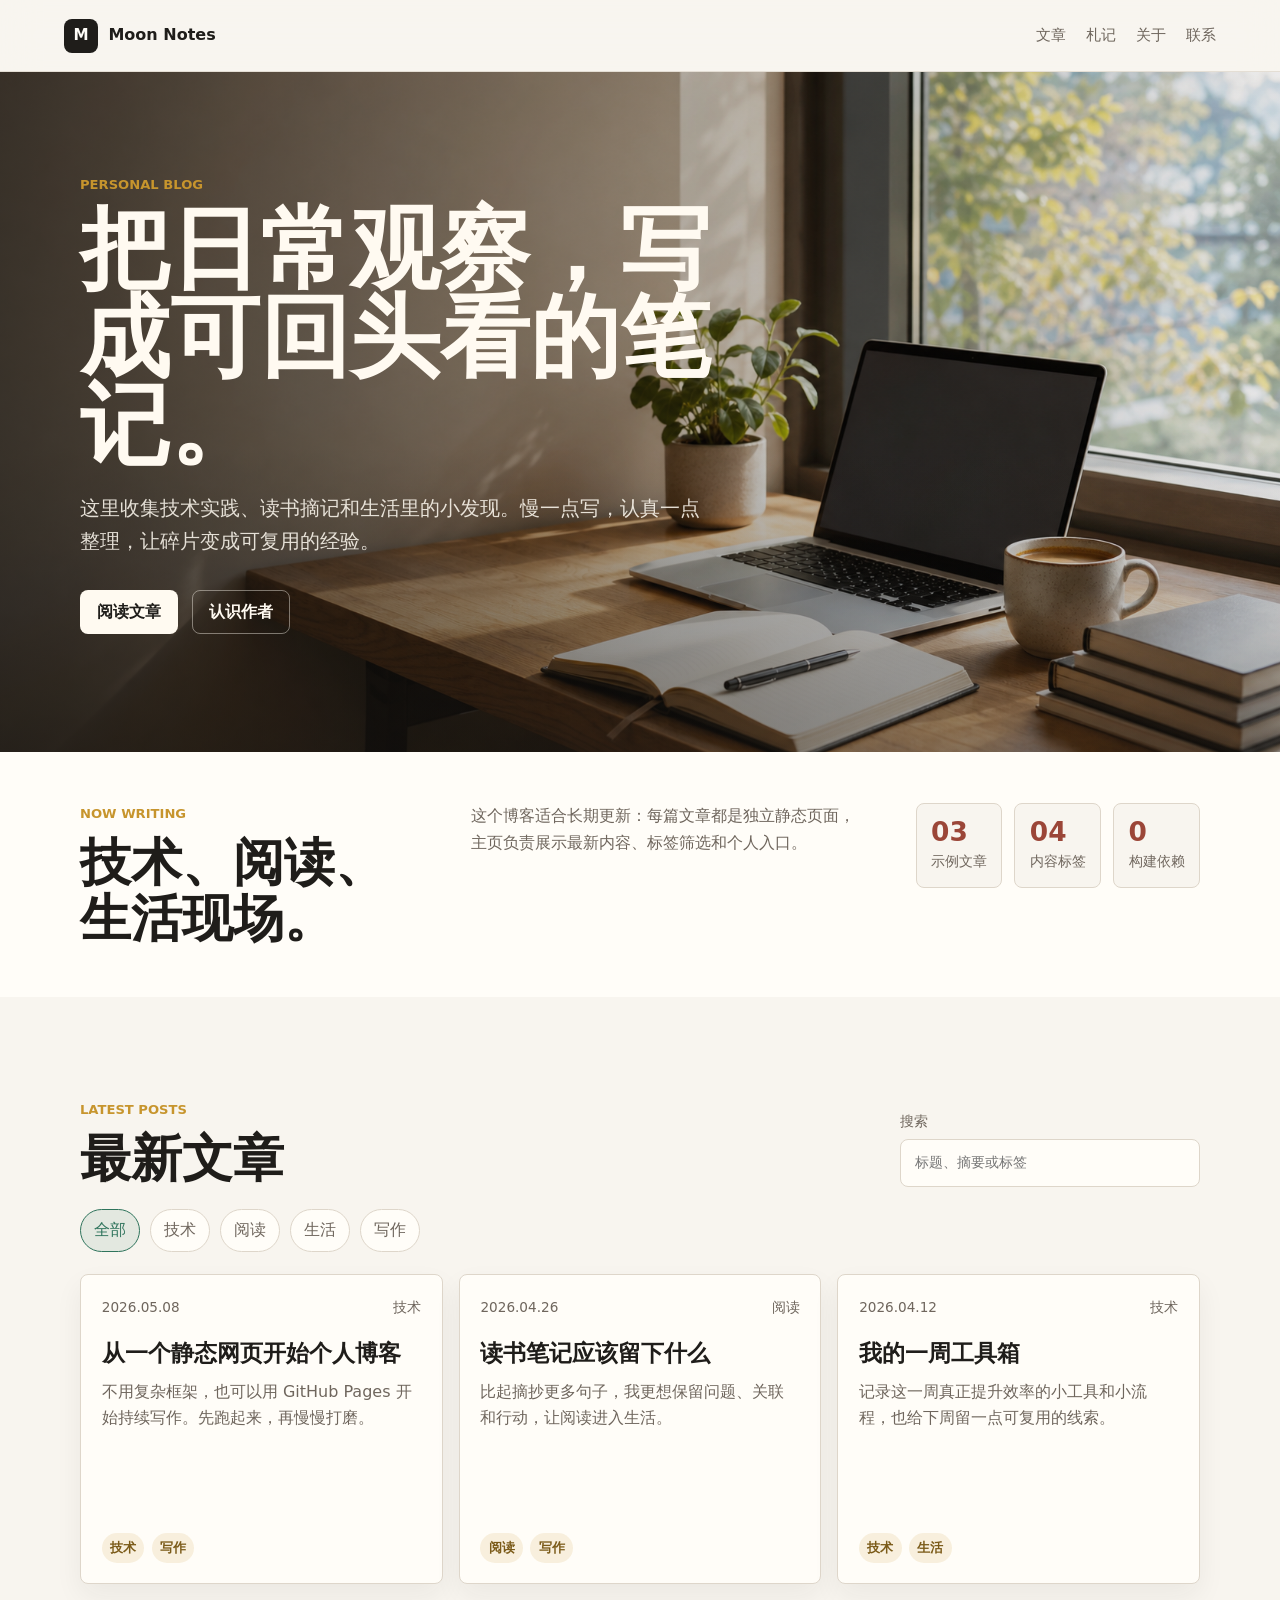
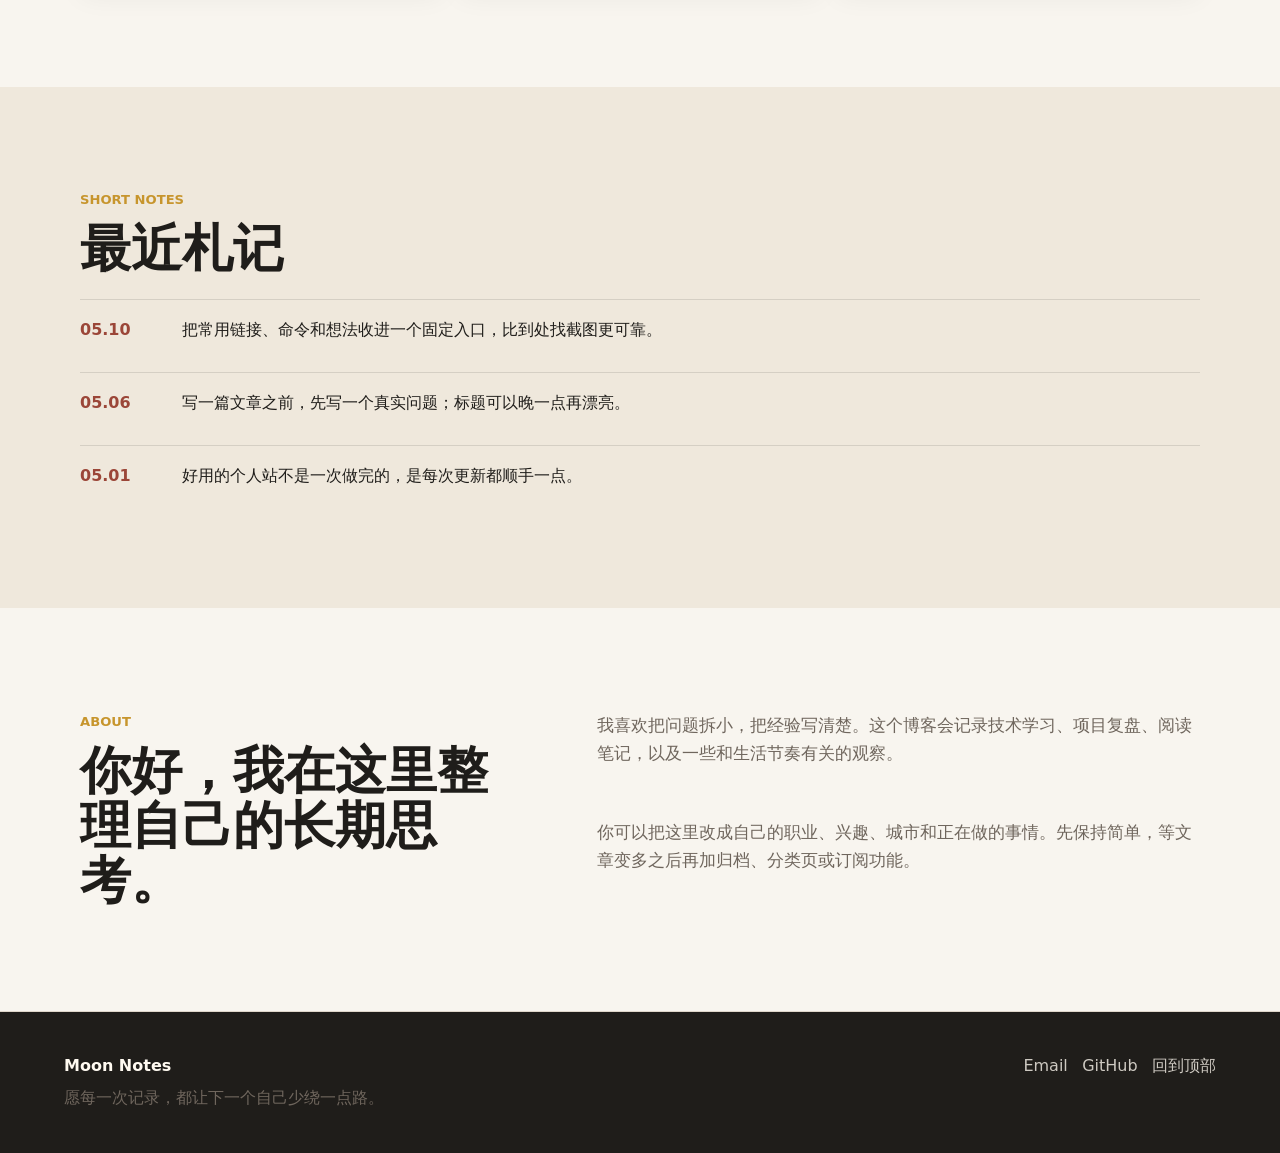
==== index.html @ 21f6e079 "Create personal blog" ====
<!doctype html>
<html lang="zh-CN">
  <head>
    <meta charset="utf-8">
    <meta name="viewport" content="width=device-width, initial-scale=1">
    <meta
      name="description"
      content="Moon Notes，一个记录技术、阅读和生活观察的个人博客。"
    >
    <title>Moon Notes | 个人博客</title>
    <link rel="stylesheet" href="styles.css">
  </head>
  <body>
    <a class="skip-link" href="#content">跳到内容</a>

    <header class="site-header">
      <a class="brand" href="#top" aria-label="Moon Notes 首页">
        <span class="brand-mark">M</span>
        <span>Moon Notes</span>
      </a>

      <button class="nav-toggle" type="button" aria-expanded="false" aria-controls="site-nav">
        <span></span>
        <span></span>
        <span></span>
      </button>

      <nav class="site-nav" id="site-nav" aria-label="主导航">
        <a href="#posts">文章</a>
        <a href="#notes">札记</a>
        <a href="#about">关于</a>
        <a href="#contact">联系</a>
      </nav>
    </header>

    <main id="content">
      <section class="hero" id="top" aria-labelledby="hero-title">
        <img class="hero-image" src="assets/hero-workspace.png" alt="">
        <div class="hero-shade"></div>
        <div class="hero-content">
          <p class="eyebrow">Personal Blog</p>
          <h1 id="hero-title">把日常观察，写成可回头看的笔记。</h1>
          <p>
            这里收集技术实践、读书摘记和生活里的小发现。慢一点写，认真一点整理，让碎片变成可复用的经验。
          </p>
          <div class="hero-actions" aria-label="快捷入口">
            <a class="button button-primary" href="#posts">阅读文章</a>
            <a class="button button-secondary" href="#about">认识作者</a>
          </div>
        </div>
      </section>

      <section class="section intro-band" aria-label="博客概览">
        <div class="section-inner intro-grid">
          <div>
            <p class="section-kicker">Now writing</p>
            <h2>技术、阅读、生活现场。</h2>
          </div>
          <p>
            这个博客适合长期更新：每篇文章都是独立静态页面，主页负责展示最新内容、标签筛选和个人入口。
          </p>
          <dl class="stat-list">
            <div>
              <dt>03</dt>
              <dd>示例文章</dd>
            </div>
            <div>
              <dt>04</dt>
              <dd>内容标签</dd>
            </div>
            <div>
              <dt>0</dt>
              <dd>构建依赖</dd>
            </div>
          </dl>
        </div>
      </section>

      <section class="section" id="posts" aria-labelledby="posts-title">
        <div class="section-inner">
          <div class="section-heading">
            <div>
              <p class="section-kicker">Latest posts</p>
              <h2 id="posts-title">最新文章</h2>
            </div>
            <label class="search-box">
              <span>搜索</span>
              <input id="post-search" type="search" placeholder="标题、摘要或标签">
            </label>
          </div>

          <div class="filter-bar" aria-label="按标签筛选文章">
            <button class="chip is-active" type="button" data-filter="all" aria-pressed="true">全部</button>
            <button class="chip" type="button" data-filter="技术" aria-pressed="false">技术</button>
            <button class="chip" type="button" data-filter="阅读" aria-pressed="false">阅读</button>
            <button class="chip" type="button" data-filter="生活" aria-pressed="false">生活</button>
            <button class="chip" type="button" data-filter="写作" aria-pressed="false">写作</button>
          </div>

          <div class="post-grid" id="post-grid">
            <article
              class="post-card"
              data-tags="技术 写作"
              data-title="从一个静态网页开始个人博客"
              data-excerpt="不用复杂框架，也可以用 GitHub Pages 开始持续写作。"
            >
              <div class="post-meta">
                <time datetime="2026-05-08">2026.05.08</time>
                <span>技术</span>
              </div>
              <h3><a href="posts/start-with-github-pages.html">从一个静态网页开始个人博客</a></h3>
              <p>不用复杂框架，也可以用 GitHub Pages 开始持续写作。先跑起来，再慢慢打磨。</p>
              <div class="tag-row" aria-label="文章标签">
                <span>技术</span>
                <span>写作</span>
              </div>
            </article>

            <article
              class="post-card"
              data-tags="阅读 写作"
              data-title="读书笔记应该留下什么"
              data-excerpt="比起摘抄更多句子，我更想保留问题、关联和行动。"
            >
              <div class="post-meta">
                <time datetime="2026-04-26">2026.04.26</time>
                <span>阅读</span>
              </div>
              <h3><a href="posts/reading-notes.html">读书笔记应该留下什么</a></h3>
              <p>比起摘抄更多句子，我更想保留问题、关联和行动，让阅读进入生活。</p>
              <div class="tag-row" aria-label="文章标签">
                <span>阅读</span>
                <span>写作</span>
              </div>
            </article>

            <article
              class="post-card"
              data-tags="技术 生活"
              data-title="我的一周工具箱"
              data-excerpt="记录这一周真正提升效率的小工具和小流程。"
            >
              <div class="post-meta">
                <time datetime="2026-04-12">2026.04.12</time>
                <span>技术</span>
              </div>
              <h3><a href="posts/weekly-tech-stack.html">我的一周工具箱</a></h3>
              <p>记录这一周真正提升效率的小工具和小流程，也给下周留一点可复用的线索。</p>
              <div class="tag-row" aria-label="文章标签">
                <span>技术</span>
                <span>生活</span>
              </div>
            </article>
          </div>

          <p class="empty-state" id="empty-state" hidden>没有找到匹配的文章。</p>
        </div>
      </section>

      <section class="section note-band" id="notes" aria-labelledby="notes-title">
        <div class="section-inner">
          <div class="section-heading">
            <div>
              <p class="section-kicker">Short notes</p>
              <h2 id="notes-title">最近札记</h2>
            </div>
          </div>
          <div class="note-list">
            <article>
              <time datetime="2026-05-10">05.10</time>
              <p>把常用链接、命令和想法收进一个固定入口，比到处找截图更可靠。</p>
            </article>
            <article>
              <time datetime="2026-05-06">05.06</time>
              <p>写一篇文章之前，先写一个真实问题；标题可以晚一点再漂亮。</p>
            </article>
            <article>
              <time datetime="2026-05-01">05.01</time>
              <p>好用的个人站不是一次做完的，是每次更新都顺手一点。</p>
            </article>
          </div>
        </div>
      </section>

      <section class="section about-layout" id="about" aria-labelledby="about-title">
        <div class="section-inner about-grid">
          <div>
            <p class="section-kicker">About</p>
            <h2 id="about-title">你好，我在这里整理自己的长期思考。</h2>
          </div>
          <div class="about-copy">
            <p>
              我喜欢把问题拆小，把经验写清楚。这个博客会记录技术学习、项目复盘、阅读笔记，以及一些和生活节奏有关的观察。
            </p>
            <p>
              你可以把这里改成自己的职业、兴趣、城市和正在做的事情。先保持简单，等文章变多之后再加归档、分类页或订阅功能。
            </p>
          </div>
        </div>
      </section>
    </main>

    <footer class="site-footer" id="contact">
      <div>
        <p class="footer-title">Moon Notes</p>
        <p>愿每一次记录，都让下一个自己少绕一点路。</p>
      </div>
      <div class="footer-links" aria-label="联系链接">
        <a href="mailto:hello@example.com">Email</a>
        <a href="https://github.com/" rel="noreferrer">GitHub</a>
        <a href="#top">回到顶部</a>
      </div>
    </footer>

    <script src="script.js"></script>
  </body>
</html>
---- styles.css ----
:root {
  --paper: #f8f5ef;
  --paper-strong: #fffdf8;
  --ink: #1f1d1a;
  --muted: #6f665d;
  --line: #ded6ca;
  --green: #2f745c;
  --brick: #9b4638;
  --gold: #c7952d;
  --blue: #315f7a;
  --shadow: 0 18px 45px rgba(31, 29, 26, 0.12);
  --max-width: 1120px;
}

* {
  box-sizing: border-box;
}

html {
  scroll-behavior: smooth;
}

body {
  margin: 0;
  color: var(--ink);
  background: var(--paper);
  font-family:
    Inter, ui-sans-serif, system-ui, -apple-system, BlinkMacSystemFont, "Segoe UI",
    "PingFang SC", "Hiragino Sans GB", "Microsoft YaHei", sans-serif;
  line-height: 1.65;
  letter-spacing: 0;
}

img {
  display: block;
  max-width: 100%;
}

a {
  color: inherit;
  text-decoration: none;
}

button,
input {
  font: inherit;
}

.skip-link {
  position: fixed;
  left: 1rem;
  top: 1rem;
  z-index: 100;
  transform: translateY(-160%);
  border-radius: 8px;
  background: var(--ink);
  color: #fff;
  padding: 0.65rem 0.85rem;
}

.skip-link:focus {
  transform: translateY(0);
}

.site-header {
  position: sticky;
  top: 0;
  z-index: 20;
  display: flex;
  align-items: center;
  justify-content: space-between;
  min-height: 72px;
  padding: 0 5vw;
  border-bottom: 1px solid rgba(222, 214, 202, 0.75);
  background: rgba(248, 245, 239, 0.88);
  backdrop-filter: blur(18px);
}

.brand {
  display: inline-flex;
  align-items: center;
  gap: 0.65rem;
  font-weight: 760;
}

.brand-mark {
  display: grid;
  width: 34px;
  height: 34px;
  place-items: center;
  border-radius: 8px;
  background: var(--ink);
  color: var(--paper-strong);
  font-size: 0.95rem;
}

.site-nav {
  display: flex;
  align-items: center;
  gap: 1.25rem;
  color: var(--muted);
  font-size: 0.96rem;
}

.site-nav a {
  padding: 0.35rem 0;
}

.site-nav a:hover,
.site-nav a:focus-visible {
  color: var(--ink);
}

.nav-toggle {
  display: none;
  width: 42px;
  height: 42px;
  border: 1px solid var(--line);
  border-radius: 8px;
  background: var(--paper-strong);
  padding: 0.55rem;
}

.nav-toggle span {
  display: block;
  height: 2px;
  margin: 5px 0;
  border-radius: 999px;
  background: var(--ink);
}

.hero {
  position: relative;
  display: grid;
  min-height: min(680px, 78vh);
  overflow: hidden;
  isolation: isolate;
}

.hero-image,
.hero-shade {
  position: absolute;
  inset: 0;
  width: 100%;
  height: 100%;
}

.hero-image {
  object-fit: cover;
}

.hero-shade {
  background:
    linear-gradient(90deg, rgba(18, 16, 13, 0.72), rgba(18, 16, 13, 0.28) 52%, rgba(18, 16, 13, 0.08)),
    linear-gradient(0deg, rgba(31, 29, 26, 0.34), transparent 45%);
  z-index: 1;
}

.hero-content {
  position: relative;
  z-index: 2;
  width: min(680px, 90vw);
  align-self: center;
  margin-left: max(5vw, calc((100vw - var(--max-width)) / 2));
  padding: 6rem 0 7rem;
  color: #fffaf1;
}

.eyebrow,
.section-kicker {
  margin: 0 0 0.65rem;
  color: var(--gold);
  font-size: 0.82rem;
  font-weight: 780;
  text-transform: uppercase;
}

.hero h1 {
  margin: 0;
  max-width: 11ch;
  font-size: clamp(3rem, 7vw, 6.5rem);
  line-height: 0.98;
  letter-spacing: 0;
}

.hero p:not(.eyebrow) {
  max-width: 620px;
  margin: 1.4rem 0 0;
  color: rgba(255, 250, 241, 0.86);
  font-size: clamp(1.05rem, 1.8vw, 1.25rem);
}

.hero-actions {
  display: flex;
  flex-wrap: wrap;
  gap: 0.85rem;
  margin-top: 2rem;
}

.button {
  display: inline-flex;
  min-height: 44px;
  align-items: center;
  justify-content: center;
  border: 1px solid transparent;
  border-radius: 8px;
  padding: 0.72rem 1rem;
  font-weight: 750;
  line-height: 1.2;
}

.button-primary {
  background: #fffaf1;
  color: var(--ink);
}

.button-secondary {
  border-color: rgba(255, 250, 241, 0.42);
  color: #fffaf1;
}

.section {
  padding: clamp(4rem, 8vw, 6.5rem) 5vw;
}

.section-inner {
  width: min(var(--max-width), 100%);
  margin: 0 auto;
}

.intro-band {
  padding-block: 3.2rem;
  background: var(--paper-strong);
}

.intro-grid {
  display: grid;
  grid-template-columns: minmax(220px, 0.95fr) minmax(240px, 1.1fr) auto;
  gap: clamp(1.6rem, 4vw, 3rem);
  align-items: start;
}

.intro-grid h2,
.section-heading h2,
.about-grid h2 {
  margin: 0;
  font-size: clamp(2rem, 4vw, 3.4rem);
  line-height: 1.08;
  letter-spacing: 0;
}

.intro-grid > p,
.about-copy p,
.site-footer p {
  margin: 0;
  color: var(--muted);
}

.stat-list {
  display: grid;
  grid-template-columns: repeat(3, minmax(74px, 1fr));
  gap: 0.75rem;
  margin: 0;
}

.stat-list div {
  border: 1px solid var(--line);
  border-radius: 8px;
  background: var(--paper);
  padding: 0.9rem;
}

.stat-list dt {
  color: var(--brick);
  font-size: 1.65rem;
  font-weight: 820;
  line-height: 1;
}

.stat-list dd {
  margin: 0.3rem 0 0;
  color: var(--muted);
  font-size: 0.86rem;
}

.section-heading {
  display: flex;
  align-items: end;
  justify-content: space-between;
  gap: 1.5rem;
  margin-bottom: 1.4rem;
}

.search-box {
  display: grid;
  gap: 0.3rem;
  min-width: min(300px, 100%);
  color: var(--muted);
  font-size: 0.9rem;
}

.search-box input {
  width: 100%;
  min-height: 44px;
  border: 1px solid var(--line);
  border-radius: 8px;
  background: var(--paper-strong);
  color: var(--ink);
  padding: 0.7rem 0.85rem;
  outline: none;
}

.search-box input:focus {
  border-color: var(--green);
  box-shadow: 0 0 0 3px rgba(47, 116, 92, 0.16);
}

.filter-bar {
  display: flex;
  flex-wrap: wrap;
  gap: 0.65rem;
  margin-bottom: 1.4rem;
}

.chip {
  min-height: 38px;
  border: 1px solid var(--line);
  border-radius: 999px;
  background: var(--paper-strong);
  color: var(--muted);
  padding: 0.45rem 0.8rem;
  cursor: pointer;
}

.chip:hover,
.chip:focus-visible,
.chip.is-active {
  border-color: var(--green);
  background: rgba(47, 116, 92, 0.1);
  color: var(--green);
}

.post-grid {
  display: grid;
  grid-template-columns: repeat(3, minmax(0, 1fr));
  gap: 1rem;
}

.post-card {
  display: flex;
  min-height: 310px;
  flex-direction: column;
  border: 1px solid var(--line);
  border-radius: 8px;
  background: var(--paper-strong);
  padding: 1.3rem;
  box-shadow: 0 12px 28px rgba(31, 29, 26, 0.06);
  transition:
    transform 180ms ease,
    box-shadow 180ms ease,
    border-color 180ms ease;
}

.post-card:hover {
  transform: translateY(-3px);
  border-color: rgba(47, 116, 92, 0.42);
  box-shadow: var(--shadow);
}

.post-meta {
  display: flex;
  align-items: center;
  justify-content: space-between;
  gap: 1rem;
  color: var(--muted);
  font-size: 0.85rem;
}

.post-card h3 {
  margin: 1.25rem 0 0.75rem;
  font-size: 1.45rem;
  line-height: 1.22;
  letter-spacing: 0;
}

.post-card h3 a:hover,
.post-card h3 a:focus-visible,
.footer-links a:hover,
.footer-links a:focus-visible {
  color: var(--green);
}

.post-card p {
  margin: 0;
  color: var(--muted);
}

.tag-row {
  display: flex;
  flex-wrap: wrap;
  gap: 0.45rem;
  margin-top: auto;
  padding-top: 1.3rem;
}

.tag-row span {
  border-radius: 999px;
  background: rgba(199, 149, 45, 0.13);
  color: #7b5b19;
  padding: 0.25rem 0.52rem;
  font-size: 0.8rem;
  font-weight: 700;
}

.empty-state {
  margin: 1rem 0 0;
  border: 1px dashed var(--line);
  border-radius: 8px;
  padding: 1rem;
  color: var(--muted);
}

.note-band {
  background: #efe8dc;
}

.note-list {
  display: grid;
  gap: 0.75rem;
}

.note-list article {
  display: grid;
  grid-template-columns: 86px 1fr;
  gap: 1rem;
  align-items: start;
  border-top: 1px solid rgba(31, 29, 26, 0.12);
  padding: 1.05rem 0;
}

.note-list time {
  color: var(--brick);
  font-weight: 820;
}

.note-list p {
  margin: 0;
}

.about-grid {
  display: grid;
  grid-template-columns: minmax(220px, 0.9fr) minmax(280px, 1.2fr);
  gap: clamp(1.5rem, 5vw, 4rem);
}

.about-copy {
  display: grid;
  gap: 1rem;
  font-size: 1.08rem;
}

.site-footer {
  display: flex;
  justify-content: space-between;
  gap: 1.5rem;
  padding: 2.6rem 5vw;
  border-top: 1px solid var(--line);
  background: var(--ink);
  color: #fffaf1;
}

.site-footer > div {
  width: min(520px, 100%);
}

.site-footer .footer-title {
  margin: 0 0 0.35rem;
  color: #fffaf1;
  font-weight: 820;
}

.footer-links {
  display: flex;
  flex-wrap: wrap;
  justify-content: flex-end;
  gap: 0.9rem;
  color: rgba(255, 250, 241, 0.78);
}

.post-page {
  background: var(--paper-strong);
}

.article-shell {
  width: min(820px, 90vw);
  margin: 0 auto;
  padding: clamp(3.8rem, 8vw, 6rem) 0;
}

.back-link {
  display: inline-flex;
  margin-bottom: 2rem;
  color: var(--green);
  font-weight: 760;
}

.article-header {
  margin-bottom: 2.5rem;
}

.article-header h1 {
  margin: 0.5rem 0 1rem;
  font-size: clamp(2.45rem, 6vw, 4.8rem);
  line-height: 1.02;
  letter-spacing: 0;
}

.article-header p {
  margin: 0;
  color: var(--muted);
  font-size: 1.15rem;
}

.article-meta {
  display: flex;
  flex-wrap: wrap;
  gap: 0.65rem;
  color: var(--muted);
  font-size: 0.92rem;
}

.article-content {
  display: grid;
  gap: 1.2rem;
  color: #33302b;
  font-size: 1.08rem;
}

.article-content h2 {
  margin: 1.2rem 0 0;
  font-size: 1.55rem;
  line-height: 1.25;
}

.article-content p,
.article-content ul,
.article-content ol {
  margin: 0;
}

.article-content li + li {
  margin-top: 0.45rem;
}

.article-content blockquote {
  margin: 0;
  border-left: 4px solid var(--gold);
  background: var(--paper);
  padding: 1rem 1.1rem;
  color: var(--muted);
}

.article-nav {
  display: flex;
  justify-content: space-between;
  gap: 1rem;
  margin-top: 3rem;
  border-top: 1px solid var(--line);
  padding-top: 1.5rem;
}

.article-nav a {
  color: var(--green);
  font-weight: 760;
}

@media (max-width: 920px) {
  .intro-grid,
  .post-grid,
  .about-grid {
    grid-template-columns: 1fr;
  }

  .section-heading {
    align-items: stretch;
    flex-direction: column;
  }

  .post-card {
    min-height: 250px;
  }
}

@media (max-width: 720px) {
  .site-header {
    min-height: 64px;
  }

  .nav-toggle {
    display: block;
  }

  .site-nav {
    position: absolute;
    left: 5vw;
    right: 5vw;
    top: calc(100% + 0.55rem);
    display: none;
    flex-direction: column;
    align-items: stretch;
    gap: 0;
    border: 1px solid var(--line);
    border-radius: 8px;
    background: var(--paper-strong);
    box-shadow: var(--shadow);
    overflow: hidden;
  }

  .site-nav.is-open {
    display: flex;
  }

  .site-nav a {
    padding: 0.85rem 1rem;
    border-bottom: 1px solid var(--line);
  }

  .site-nav a:last-child {
    border-bottom: 0;
  }

  .hero {
    min-height: 72vh;
  }

  .hero-shade {
    background:
      linear-gradient(0deg, rgba(18, 16, 13, 0.82), rgba(18, 16, 13, 0.32)),
      linear-gradient(90deg, rgba(18, 16, 13, 0.5), rgba(18, 16, 13, 0.1));
  }

  .hero-content {
    margin: 0 auto;
    padding: 5rem 0 5.5rem;
  }

  .hero h1 {
    max-width: 10ch;
  }

  .stat-list {
    grid-template-columns: 1fr;
  }

  .note-list article {
    grid-template-columns: 1fr;
    gap: 0.25rem;
  }

  .site-footer,
  .article-nav {
    flex-direction: column;
  }

  .footer-links {
    justify-content: flex-start;
  }
}

@media (prefers-reduced-motion: reduce) {
  *,
  *::before,
  *::after {
    scroll-behavior: auto !important;
    transition: none !important;
  }
}
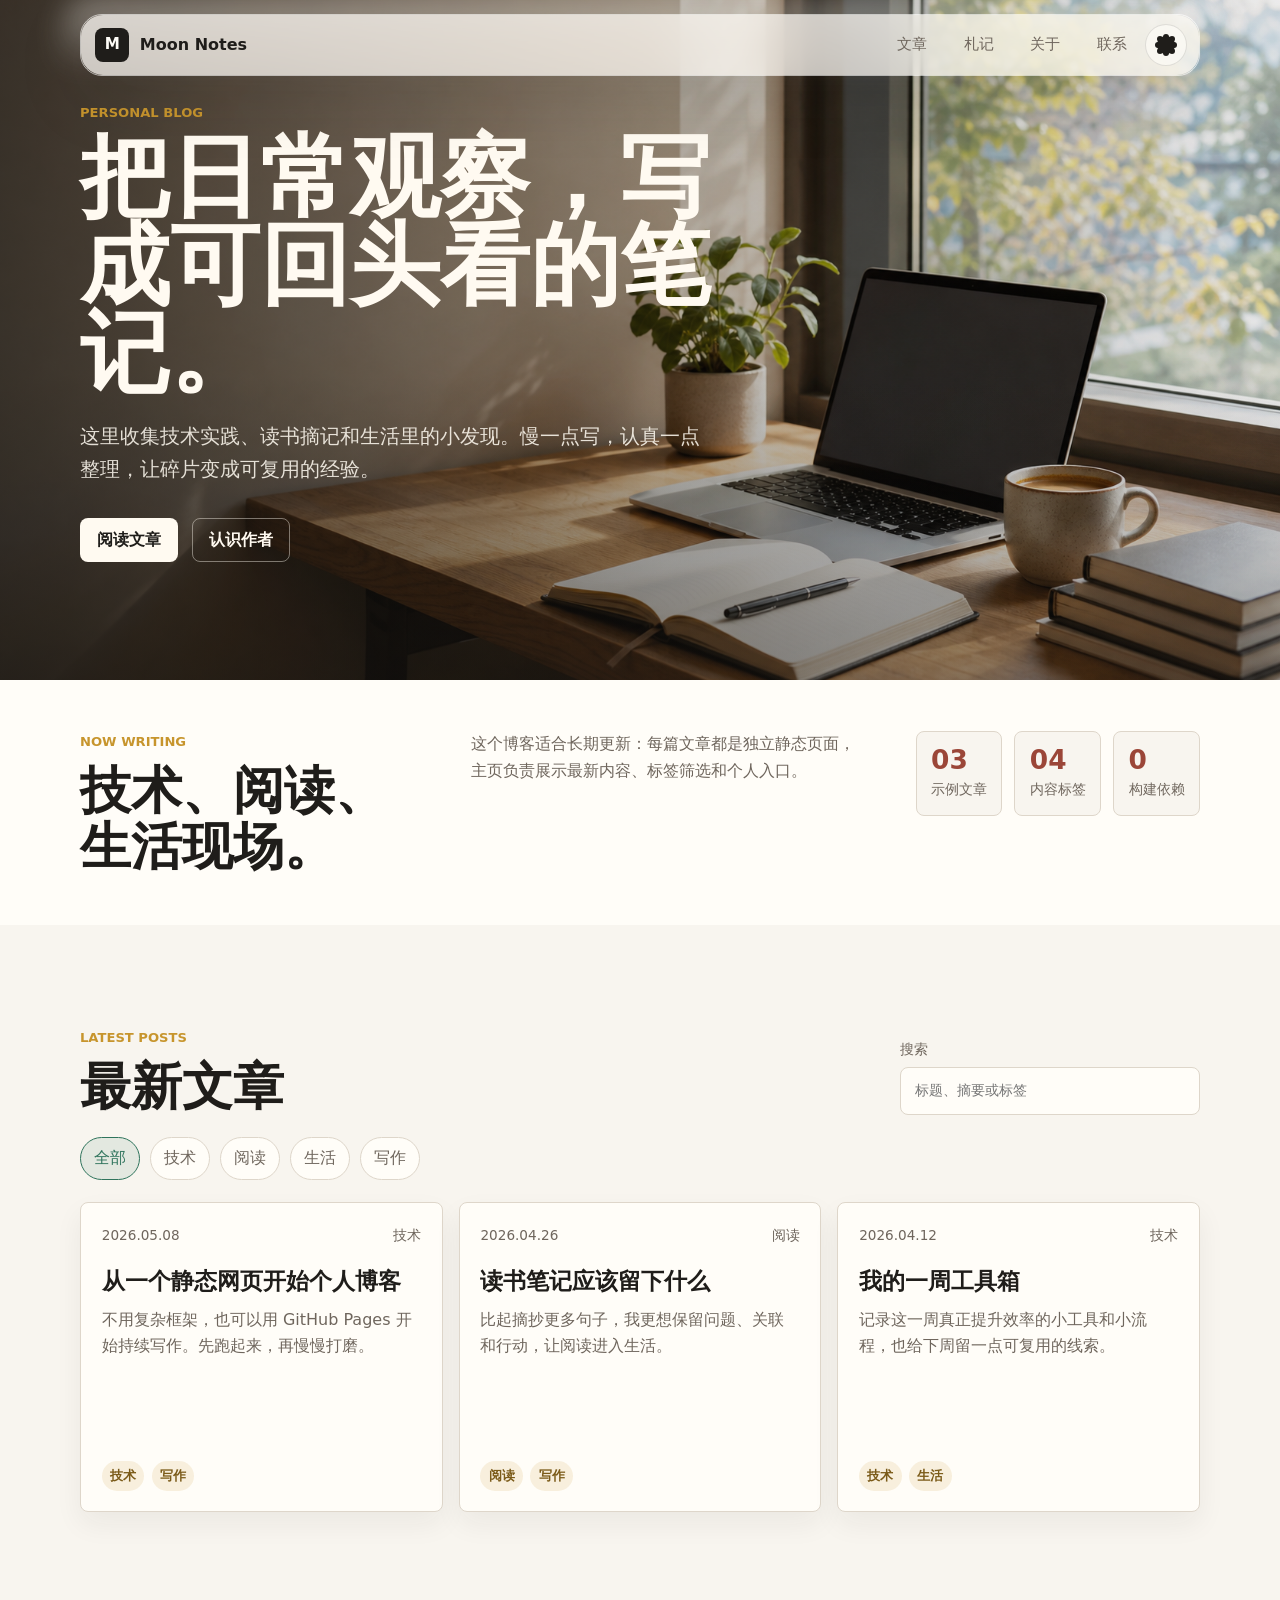
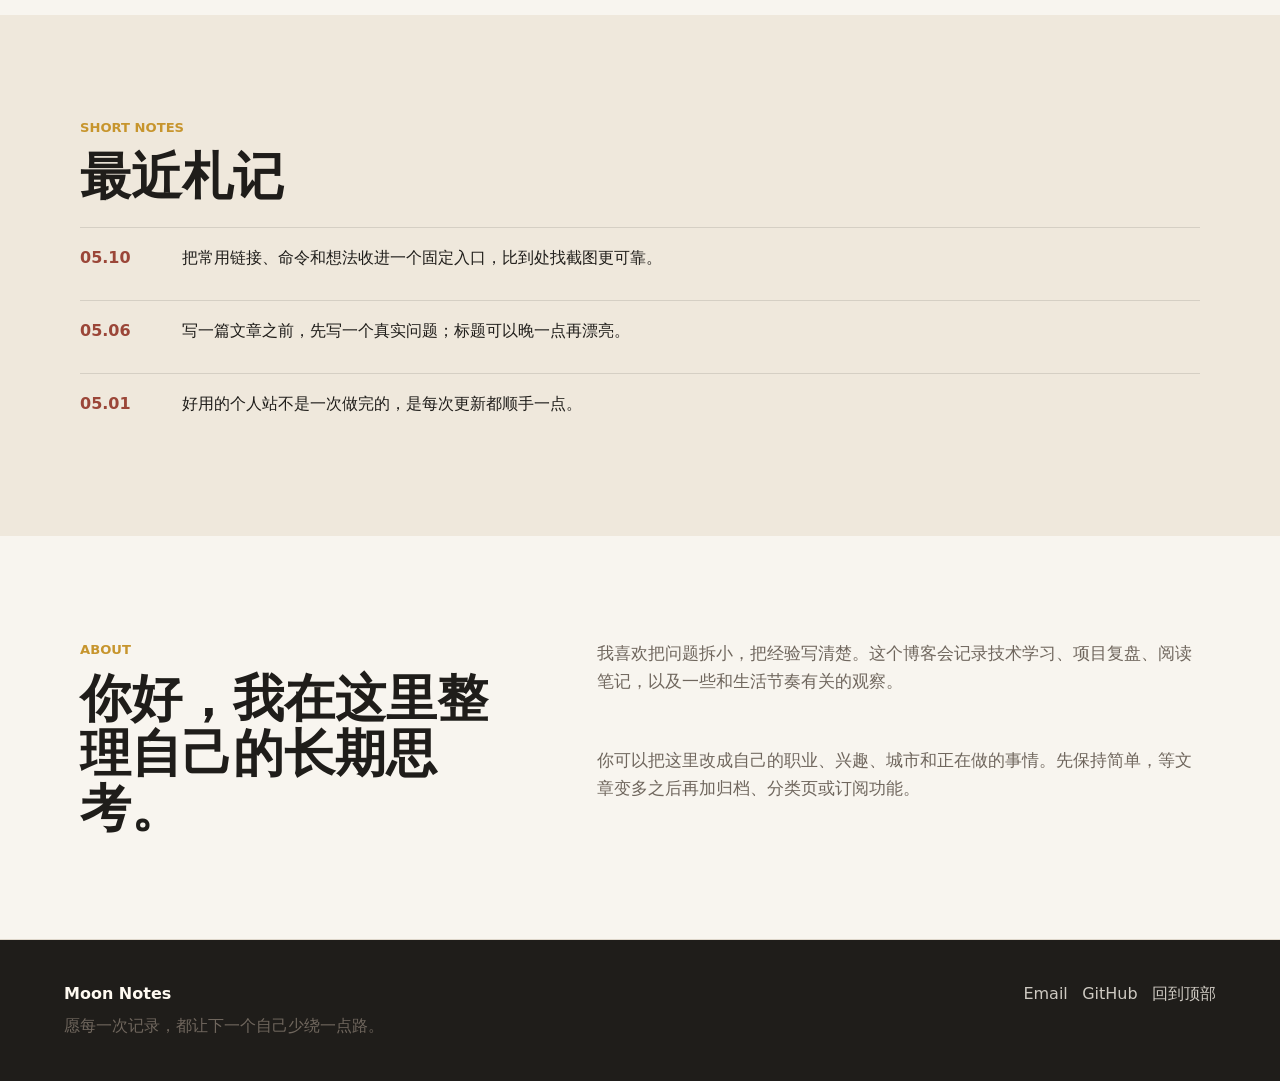
==== commit 96d78e24: "Add soft navigation and dark green theme" ====
--- a/index.html
+++ b/index.html
@@ -8,6 +8,18 @@
       content="Moon Notes，一个记录技术、阅读和生活观察的个人博客。"
     >
     <title>Moon Notes | 个人博客</title>
+    <script>
+      (() => {
+        try {
+          const theme = localStorage.getItem("moon-notes-theme");
+          if (theme === "dark" || theme === "light") {
+            document.documentElement.dataset.theme = theme;
+          } else if (window.matchMedia?.("(prefers-color-scheme: dark)").matches) {
+            document.documentElement.dataset.theme = "dark";
+          }
+        } catch {}
+      })();
+    </script>
     <link rel="stylesheet" href="styles.css">
   </head>
   <body>
@@ -19,18 +31,24 @@
         <span>Moon Notes</span>
       </a>
 
-      <button class="nav-toggle" type="button" aria-expanded="false" aria-controls="site-nav">
-        <span></span>
-        <span></span>
-        <span></span>
-      </button>
-
-      <nav class="site-nav" id="site-nav" aria-label="主导航">
-        <a href="#posts">文章</a>
-        <a href="#notes">札记</a>
-        <a href="#about">关于</a>
-        <a href="#contact">联系</a>
-      </nav>
+      <div class="header-actions">
+        <nav class="site-nav" id="site-nav" aria-label="主导航">
+          <a href="#posts">文章</a>
+          <a href="#notes">札记</a>
+          <a href="#about">关于</a>
+          <a href="#contact">联系</a>
+        </nav>
+
+        <button class="theme-toggle" type="button" aria-label="切换深色主题" title="切换深色主题">
+          <span class="theme-toggle-icon" aria-hidden="true"></span>
+        </button>
+
+        <button class="nav-toggle" type="button" aria-expanded="false" aria-controls="site-nav" aria-label="打开导航">
+          <span></span>
+          <span></span>
+          <span></span>
+        </button>
+      </div>
     </header>
 
     <main id="content">
--- a/styles.css
+++ b/styles.css
@@ -1,4 +1,5 @@
 :root {
+  color-scheme: light;
   --paper: #f8f5ef;
   --paper-strong: #fffdf8;
   --ink: #1f1d1a;
@@ -8,8 +9,76 @@
   --brick: #9b4638;
   --gold: #c7952d;
   --blue: #315f7a;
+  --cream: #fffaf1;
+  --article-text: #33302b;
+  --note-bg: #efe8dc;
+  --tag-bg: rgba(199, 149, 45, 0.13);
+  --tag-color: #7b5b19;
+  --nav-bg: rgba(255, 253, 248, 0.72);
+  --nav-border: rgba(255, 255, 255, 0.62);
+  --nav-halo: rgba(255, 253, 248, 0.48);
+  --nav-halo-clear: rgba(255, 253, 248, 0);
+  --control-bg: rgba(255, 253, 248, 0.62);
+  --control-hover-bg: rgba(255, 253, 248, 0.9);
+  --control-border: rgba(31, 29, 26, 0.12);
+  --menu-bg: rgba(255, 253, 248, 0.9);
+  --rule-soft: rgba(31, 29, 26, 0.12);
+  --button-primary-bg: #fffaf1;
+  --button-primary-text: #1f1d1a;
+  --button-secondary-border: rgba(255, 250, 241, 0.42);
+  --button-secondary-text: #fffaf1;
+  --footer-bg: #1f1d1a;
+  --footer-text: #fffaf1;
+  --footer-muted: rgba(255, 250, 241, 0.78);
+  --focus-ring: rgba(47, 116, 92, 0.16);
+  --chip-active-bg: rgba(47, 116, 92, 0.1);
+  --chip-active-border: #2f745c;
+  --card-shadow: 0 12px 28px rgba(31, 29, 26, 0.06);
+  --hero-text: #fffaf1;
+  --hero-muted: rgba(255, 250, 241, 0.86);
   --shadow: 0 18px 45px rgba(31, 29, 26, 0.12);
+  --nav-shadow: 0 18px 70px rgba(31, 29, 26, 0.14);
   --max-width: 1120px;
+}
+
+[data-theme="dark"] {
+  color-scheme: dark;
+  --paper: #07130f;
+  --paper-strong: #0c1b14;
+  --ink: #eef4e7;
+  --muted: #a8b8a8;
+  --line: rgba(190, 218, 181, 0.18);
+  --green: #8fc9a5;
+  --brick: #d6987b;
+  --gold: #cfbf6a;
+  --blue: #84adc4;
+  --cream: #eef4e7;
+  --article-text: #dce8d6;
+  --note-bg: #10251b;
+  --tag-bg: rgba(207, 191, 106, 0.16);
+  --tag-color: #e3d58f;
+  --nav-bg: rgba(8, 26, 18, 0.68);
+  --nav-border: rgba(173, 220, 175, 0.16);
+  --nav-halo: rgba(8, 36, 24, 0.52);
+  --nav-halo-clear: rgba(8, 36, 24, 0);
+  --control-bg: rgba(236, 246, 225, 0.08);
+  --control-hover-bg: rgba(236, 246, 225, 0.14);
+  --control-border: rgba(216, 236, 204, 0.16);
+  --menu-bg: rgba(10, 29, 20, 0.92);
+  --rule-soft: rgba(218, 237, 207, 0.14);
+  --button-primary-bg: #dce9cf;
+  --button-primary-text: #092016;
+  --button-secondary-border: rgba(223, 239, 211, 0.32);
+  --button-secondary-text: #eef4e7;
+  --footer-bg: #04100b;
+  --footer-text: #eef4e7;
+  --footer-muted: rgba(238, 244, 231, 0.68);
+  --focus-ring: rgba(143, 201, 165, 0.2);
+  --chip-active-bg: rgba(143, 201, 165, 0.12);
+  --chip-active-border: rgba(143, 201, 165, 0.72);
+  --card-shadow: 0 18px 42px rgba(0, 0, 0, 0.22);
+  --shadow: 0 20px 60px rgba(0, 0, 0, 0.32);
+  --nav-shadow: 0 18px 70px rgba(0, 0, 0, 0.34);
 }
 
 * {
@@ -18,6 +87,7 @@
 
 html {
   scroll-behavior: smooth;
+  scroll-padding-top: 104px;
 }
 
 body {
@@ -29,6 +99,9 @@
     "PingFang SC", "Hiragino Sans GB", "Microsoft YaHei", sans-serif;
   line-height: 1.65;
   letter-spacing: 0;
+  transition:
+    background-color 220ms ease,
+    color 220ms ease;
 }
 
 img {
@@ -54,7 +127,7 @@
   transform: translateY(-160%);
   border-radius: 8px;
   background: var(--ink);
-  color: #fff;
+  color: var(--paper-strong);
   padding: 0.65rem 0.85rem;
 }
 
@@ -63,20 +136,64 @@
 }
 
 .site-header {
-  position: sticky;
-  top: 0;
+  position: fixed;
+  top: 14px;
+  left: 50%;
+  right: auto;
   z-index: 20;
   display: flex;
   align-items: center;
   justify-content: space-between;
-  min-height: 72px;
-  padding: 0 5vw;
-  border-bottom: 1px solid rgba(222, 214, 202, 0.75);
-  background: rgba(248, 245, 239, 0.88);
-  backdrop-filter: blur(18px);
+  width: min(calc(100% - 2rem), var(--max-width));
+  min-height: 62px;
+  padding: 0.55rem 0.72rem 0.55rem 0.9rem;
+  border: 1px solid var(--nav-border);
+  border-radius: 22px;
+  background: transparent;
+  box-shadow: var(--nav-shadow);
+  transform: translateX(-50%);
+  isolation: isolate;
+}
+
+.site-header::before,
+.site-header::after {
+  position: absolute;
+  pointer-events: none;
+  content: "";
+}
+
+.site-header::before {
+  inset: 0;
+  z-index: -1;
+  border-radius: inherit;
+  background: var(--nav-bg);
+  -webkit-backdrop-filter: saturate(150%) blur(24px);
+  backdrop-filter: saturate(150%) blur(24px);
+}
+
+.site-header::after {
+  inset: -18px -20px -24px;
+  z-index: -2;
+  border-radius: 34px;
+  background: linear-gradient(
+    180deg,
+    var(--nav-halo) 0%,
+    var(--nav-halo-clear) 72%,
+    var(--nav-halo-clear) 100%
+  );
+  filter: blur(14px);
+  opacity: 0.88;
+}
+
+.header-actions {
+  display: flex;
+  align-items: center;
+  gap: 0.65rem;
 }
 
 .brand {
+  position: relative;
+  z-index: 1;
   display: inline-flex;
   align-items: center;
   gap: 0.65rem;
@@ -95,6 +212,8 @@
 }
 
 .site-nav {
+  position: relative;
+  z-index: 1;
   display: flex;
   align-items: center;
   gap: 1.25rem;
@@ -103,22 +222,81 @@
 }
 
 .site-nav a {
-  padding: 0.35rem 0;
+  border-radius: 999px;
+  padding: 0.36rem 0.52rem;
 }
 
 .site-nav a:hover,
 .site-nav a:focus-visible {
+  background: var(--control-bg);
   color: var(--ink);
+}
+
+.theme-toggle,
+.nav-toggle {
+  position: relative;
+  z-index: 1;
+  width: 42px;
+  height: 42px;
+  border: 1px solid var(--control-border);
+  border-radius: 999px;
+  background: var(--control-bg);
+  color: var(--ink);
+  cursor: pointer;
+  transition:
+    background-color 180ms ease,
+    border-color 180ms ease,
+    transform 180ms ease;
+}
+
+.theme-toggle {
+  display: grid;
+  place-items: center;
+}
+
+.theme-toggle:hover,
+.theme-toggle:focus-visible,
+.nav-toggle:hover,
+.nav-toggle:focus-visible {
+  background: var(--control-hover-bg);
+  border-color: var(--chip-active-border);
+}
+
+.theme-toggle:active,
+.nav-toggle:active {
+  transform: scale(0.96);
+}
+
+.theme-toggle-icon {
+  display: block;
+  width: 18px;
+  height: 18px;
+  border-radius: 50%;
+  background: currentColor;
+  box-shadow:
+    0 -8px 0 -6px currentColor,
+    0 8px 0 -6px currentColor,
+    8px 0 0 -6px currentColor,
+    -8px 0 0 -6px currentColor,
+    6px 6px 0 -6px currentColor,
+    -6px -6px 0 -6px currentColor,
+    6px -6px 0 -6px currentColor,
+    -6px 6px 0 -6px currentColor;
+  transition:
+    background-color 180ms ease,
+    box-shadow 180ms ease,
+    transform 180ms ease;
+}
+
+[data-theme="dark"] .theme-toggle-icon {
+  background: transparent;
+  box-shadow: inset -5px -3px 0 0 currentColor;
+  transform: rotate(-18deg);
 }
 
 .nav-toggle {
   display: none;
-  width: 42px;
-  height: 42px;
-  border: 1px solid var(--line);
-  border-radius: 8px;
-  background: var(--paper-strong);
-  padding: 0.55rem;
+  padding: 0.52rem;
 }
 
 .nav-toggle span {
@@ -126,7 +304,7 @@
   height: 2px;
   margin: 5px 0;
   border-radius: 999px;
-  background: var(--ink);
+  background: currentColor;
 }
 
 .hero {
@@ -163,7 +341,7 @@
   align-self: center;
   margin-left: max(5vw, calc((100vw - var(--max-width)) / 2));
   padding: 6rem 0 7rem;
-  color: #fffaf1;
+  color: var(--hero-text);
 }
 
 .eyebrow,
@@ -186,7 +364,7 @@
 .hero p:not(.eyebrow) {
   max-width: 620px;
   margin: 1.4rem 0 0;
-  color: rgba(255, 250, 241, 0.86);
+  color: var(--hero-muted);
   font-size: clamp(1.05rem, 1.8vw, 1.25rem);
 }
 
@@ -210,13 +388,13 @@
 }
 
 .button-primary {
-  background: #fffaf1;
-  color: var(--ink);
+  background: var(--button-primary-bg);
+  color: var(--button-primary-text);
 }
 
 .button-secondary {
-  border-color: rgba(255, 250, 241, 0.42);
-  color: #fffaf1;
+  border-color: var(--button-secondary-border);
+  color: var(--button-secondary-text);
 }
 
 .section {
@@ -312,7 +490,7 @@
 
 .search-box input:focus {
   border-color: var(--green);
-  box-shadow: 0 0 0 3px rgba(47, 116, 92, 0.16);
+  box-shadow: 0 0 0 3px var(--focus-ring);
 }
 
 .filter-bar {
@@ -335,8 +513,8 @@
 .chip:hover,
 .chip:focus-visible,
 .chip.is-active {
-  border-color: var(--green);
-  background: rgba(47, 116, 92, 0.1);
+  border-color: var(--chip-active-border);
+  background: var(--chip-active-bg);
   color: var(--green);
 }
 
@@ -354,7 +532,7 @@
   border-radius: 8px;
   background: var(--paper-strong);
   padding: 1.3rem;
-  box-shadow: 0 12px 28px rgba(31, 29, 26, 0.06);
+  box-shadow: var(--card-shadow);
   transition:
     transform 180ms ease,
     box-shadow 180ms ease,
@@ -363,7 +541,7 @@
 
 .post-card:hover {
   transform: translateY(-3px);
-  border-color: rgba(47, 116, 92, 0.42);
+  border-color: var(--chip-active-border);
   box-shadow: var(--shadow);
 }
 
@@ -405,8 +583,8 @@
 
 .tag-row span {
   border-radius: 999px;
-  background: rgba(199, 149, 45, 0.13);
-  color: #7b5b19;
+  background: var(--tag-bg);
+  color: var(--tag-color);
   padding: 0.25rem 0.52rem;
   font-size: 0.8rem;
   font-weight: 700;
@@ -421,7 +599,7 @@
 }
 
 .note-band {
-  background: #efe8dc;
+  background: var(--note-bg);
 }
 
 .note-list {
@@ -434,7 +612,7 @@
   grid-template-columns: 86px 1fr;
   gap: 1rem;
   align-items: start;
-  border-top: 1px solid rgba(31, 29, 26, 0.12);
+  border-top: 1px solid var(--rule-soft);
   padding: 1.05rem 0;
 }
 
@@ -465,8 +643,8 @@
   gap: 1.5rem;
   padding: 2.6rem 5vw;
   border-top: 1px solid var(--line);
-  background: var(--ink);
-  color: #fffaf1;
+  background: var(--footer-bg);
+  color: var(--footer-text);
 }
 
 .site-footer > div {
@@ -475,7 +653,7 @@
 
 .site-footer .footer-title {
   margin: 0 0 0.35rem;
-  color: #fffaf1;
+  color: var(--footer-text);
   font-weight: 820;
 }
 
@@ -484,7 +662,7 @@
   flex-wrap: wrap;
   justify-content: flex-end;
   gap: 0.9rem;
-  color: rgba(255, 250, 241, 0.78);
+  color: var(--footer-muted);
 }
 
 .post-page {
@@ -494,7 +672,7 @@
 .article-shell {
   width: min(820px, 90vw);
   margin: 0 auto;
-  padding: clamp(3.8rem, 8vw, 6rem) 0;
+  padding: calc(clamp(3.8rem, 8vw, 6rem) + 86px) 0 clamp(3.8rem, 8vw, 6rem);
 }
 
 .back-link {
@@ -532,7 +710,7 @@
 .article-content {
   display: grid;
   gap: 1.2rem;
-  color: #33302b;
+  color: var(--article-text);
   font-size: 1.08rem;
 }
 
@@ -593,7 +771,11 @@
 
 @media (max-width: 720px) {
   .site-header {
-    min-height: 64px;
+    top: 0.65rem;
+    width: calc(100% - 1rem);
+    min-height: 58px;
+    padding: 0.48rem 0.54rem 0.48rem 0.72rem;
+    border-radius: 18px;
   }
 
   .nav-toggle {
@@ -602,16 +784,18 @@
 
   .site-nav {
     position: absolute;
-    left: 5vw;
-    right: 5vw;
+    left: 0;
+    right: 0;
     top: calc(100% + 0.55rem);
     display: none;
     flex-direction: column;
     align-items: stretch;
     gap: 0;
-    border: 1px solid var(--line);
-    border-radius: 8px;
-    background: var(--paper-strong);
+    border: 1px solid var(--nav-border);
+    border-radius: 18px;
+    background: var(--menu-bg);
+    -webkit-backdrop-filter: blur(20px) saturate(145%);
+    backdrop-filter: blur(20px) saturate(145%);
     box-shadow: var(--shadow);
     overflow: hidden;
   }
@@ -623,6 +807,7 @@
   .site-nav a {
     padding: 0.85rem 1rem;
     border-bottom: 1px solid var(--line);
+    border-radius: 0;
   }
 
   .site-nav a:last-child {
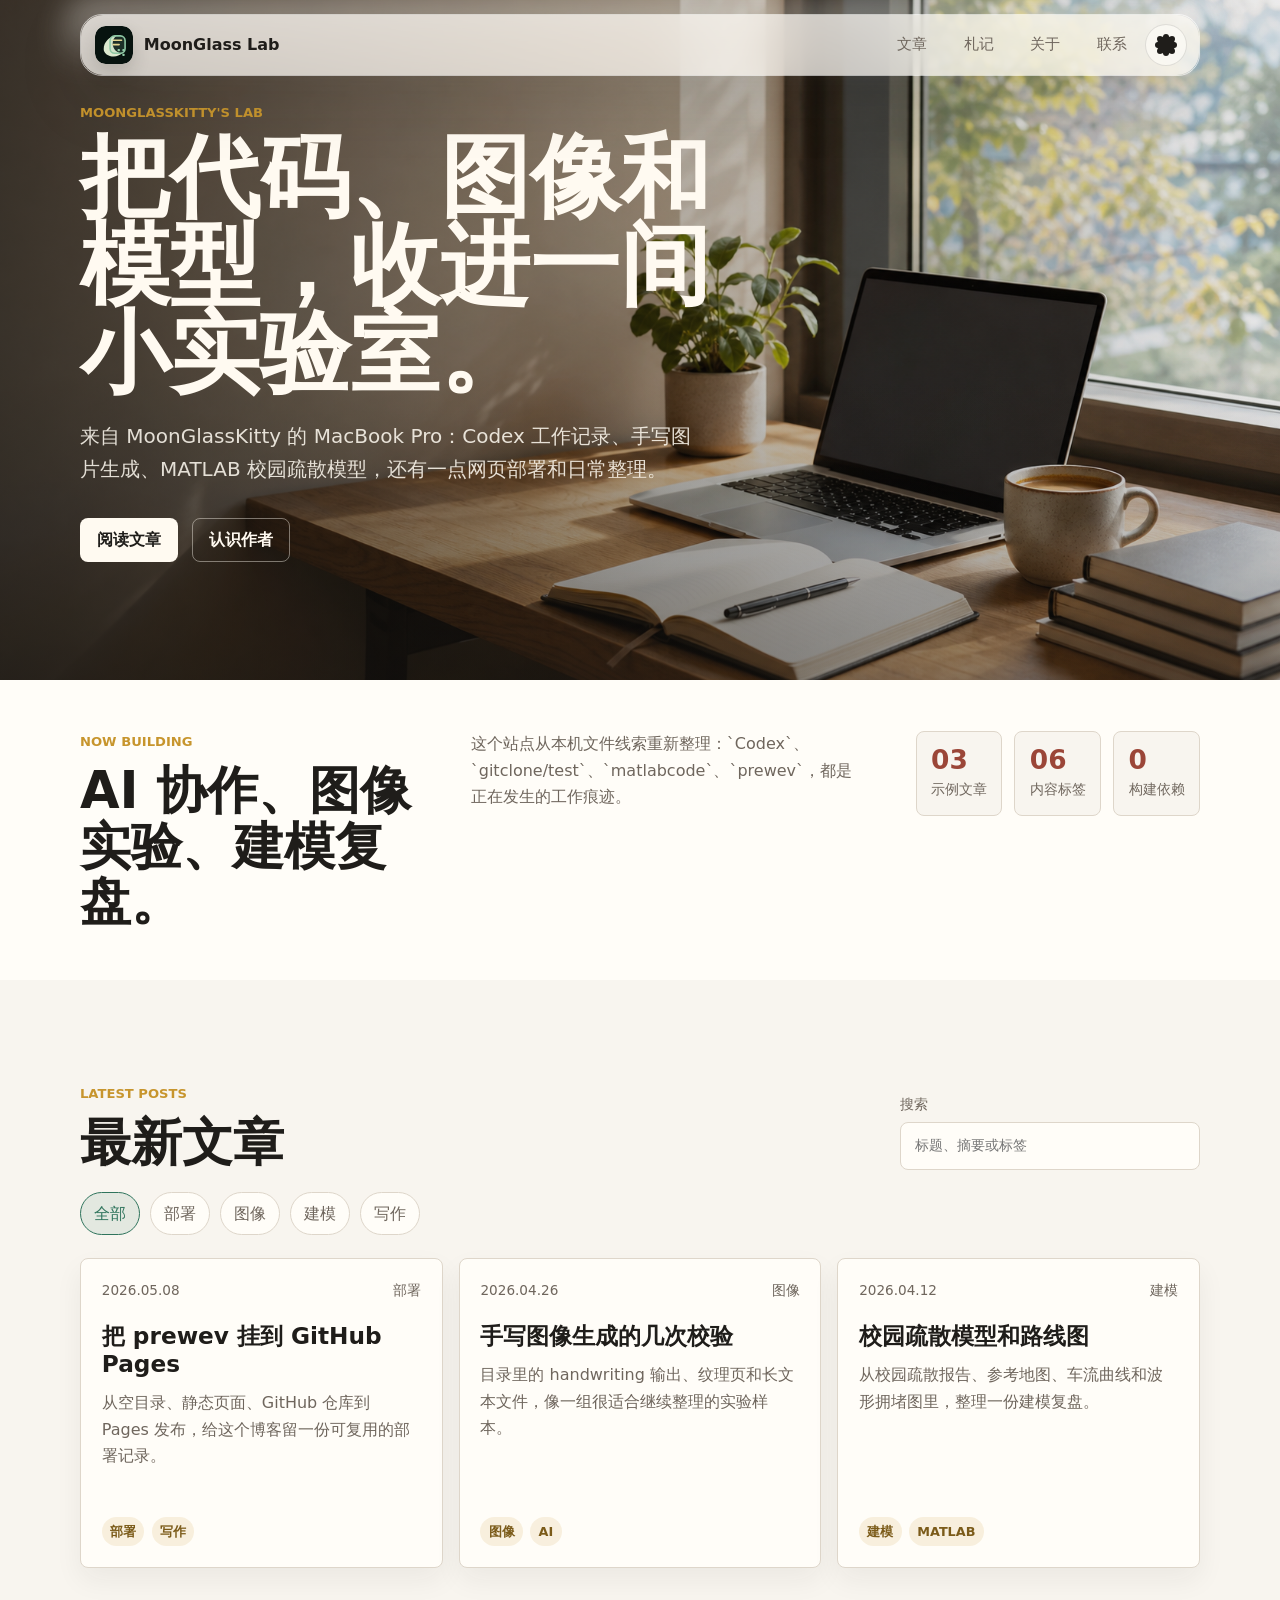
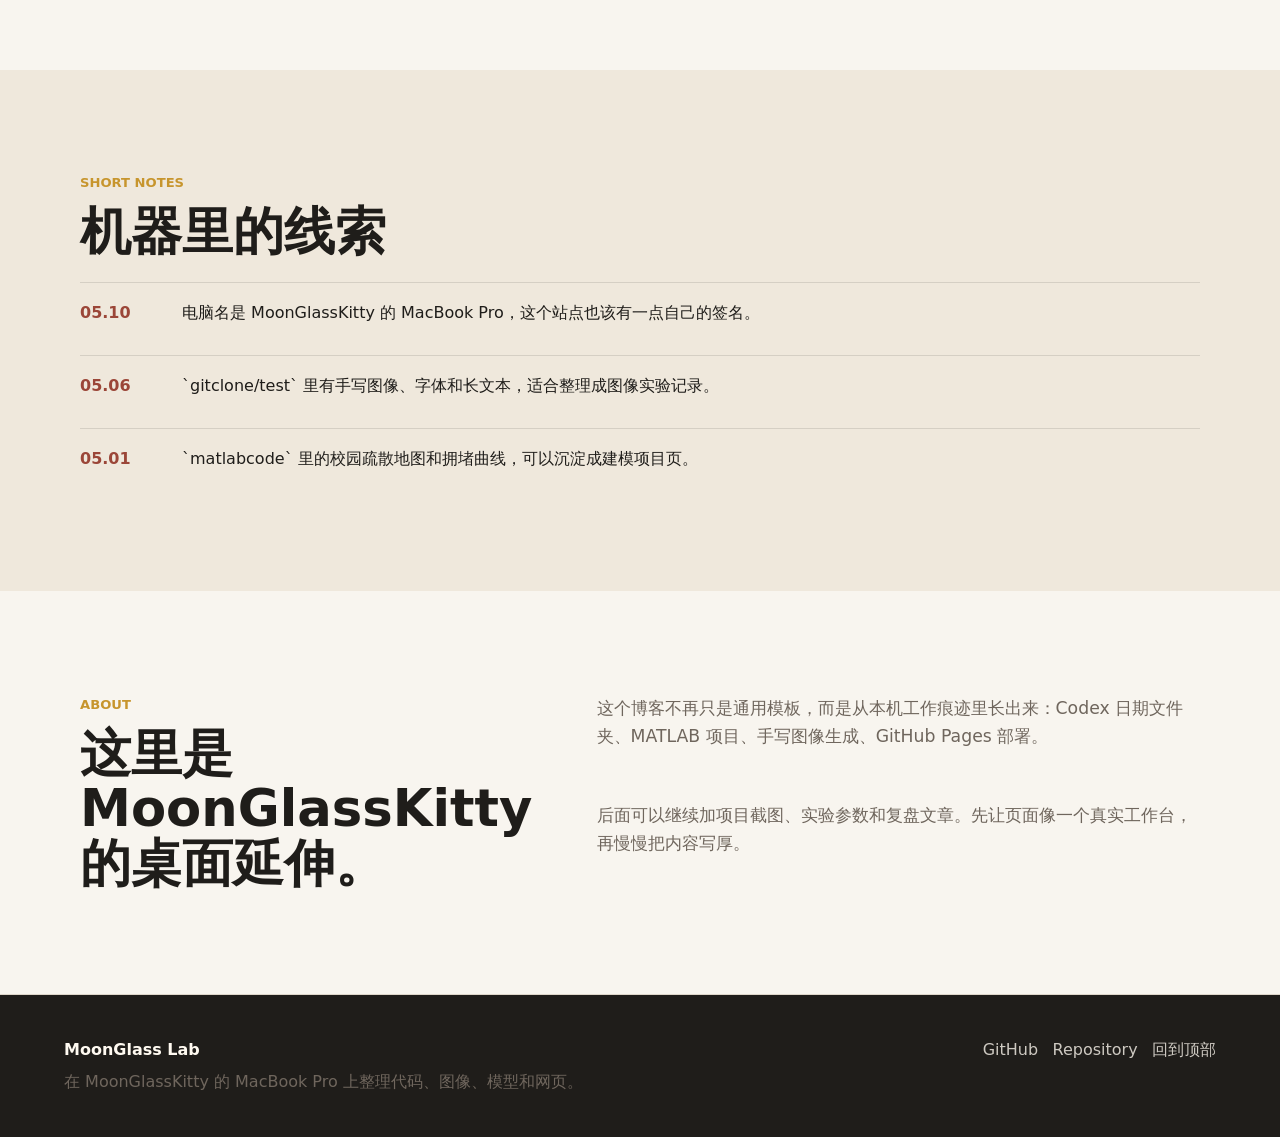
==== commit c64927a2: "Personalize site content and add logo" ====
--- a/index.html
+++ b/index.html
@@ -5,9 +5,10 @@
     <meta name="viewport" content="width=device-width, initial-scale=1">
     <meta
       name="description"
-      content="Moon Notes，一个记录技术、阅读和生活观察的个人博客。"
+      content="MoonGlass Lab，MoonGlassKitty 的个人实验笔记，记录 Codex 工作流、手写图像生成、MATLAB 建模和静态网页部署。"
     >
-    <title>Moon Notes | 个人博客</title>
+    <title>MoonGlass Lab | MoonGlassKitty 的实验笔记</title>
+    <link rel="icon" href="assets/moonglass-logo.svg" type="image/svg+xml">
     <script>
       (() => {
         try {
@@ -26,9 +27,9 @@
     <a class="skip-link" href="#content">跳到内容</a>
 
     <header class="site-header">
-      <a class="brand" href="#top" aria-label="Moon Notes 首页">
-        <span class="brand-mark">M</span>
-        <span>Moon Notes</span>
+      <a class="brand" href="#top" aria-label="MoonGlass Lab 首页">
+        <img class="brand-logo" src="assets/moonglass-logo.svg" alt="">
+        <span>MoonGlass Lab</span>
       </a>
 
       <div class="header-actions">
@@ -56,10 +57,10 @@
         <img class="hero-image" src="assets/hero-workspace.png" alt="">
         <div class="hero-shade"></div>
         <div class="hero-content">
-          <p class="eyebrow">Personal Blog</p>
-          <h1 id="hero-title">把日常观察，写成可回头看的笔记。</h1>
+          <p class="eyebrow">MoonGlassKitty's Lab</p>
+          <h1 id="hero-title">把代码、图像和模型，收进一间小实验室。</h1>
           <p>
-            这里收集技术实践、读书摘记和生活里的小发现。慢一点写，认真一点整理，让碎片变成可复用的经验。
+            来自 MoonGlassKitty 的 MacBook Pro：Codex 工作记录、手写图片生成、MATLAB 校园疏散模型，还有一点网页部署和日常整理。
           </p>
           <div class="hero-actions" aria-label="快捷入口">
             <a class="button button-primary" href="#posts">阅读文章</a>
@@ -71,11 +72,11 @@
       <section class="section intro-band" aria-label="博客概览">
         <div class="section-inner intro-grid">
           <div>
-            <p class="section-kicker">Now writing</p>
-            <h2>技术、阅读、生活现场。</h2>
+            <p class="section-kicker">Now building</p>
+            <h2>AI 协作、图像实验、建模复盘。</h2>
           </div>
           <p>
-            这个博客适合长期更新：每篇文章都是独立静态页面，主页负责展示最新内容、标签筛选和个人入口。
+            这个站点从本机文件线索重新整理：`Codex`、`gitclone/test`、`matlabcode`、`prewev`，都是正在发生的工作痕迹。
           </p>
           <dl class="stat-list">
             <div>
@@ -83,7 +84,7 @@
               <dd>示例文章</dd>
             </div>
             <div>
-              <dt>04</dt>
+              <dt>06</dt>
               <dd>内容标签</dd>
             </div>
             <div>
@@ -109,64 +110,64 @@
 
           <div class="filter-bar" aria-label="按标签筛选文章">
             <button class="chip is-active" type="button" data-filter="all" aria-pressed="true">全部</button>
-            <button class="chip" type="button" data-filter="技术" aria-pressed="false">技术</button>
-            <button class="chip" type="button" data-filter="阅读" aria-pressed="false">阅读</button>
-            <button class="chip" type="button" data-filter="生活" aria-pressed="false">生活</button>
+            <button class="chip" type="button" data-filter="部署" aria-pressed="false">部署</button>
+            <button class="chip" type="button" data-filter="图像" aria-pressed="false">图像</button>
+            <button class="chip" type="button" data-filter="建模" aria-pressed="false">建模</button>
             <button class="chip" type="button" data-filter="写作" aria-pressed="false">写作</button>
           </div>
 
           <div class="post-grid" id="post-grid">
             <article
               class="post-card"
-              data-tags="技术 写作"
-              data-title="从一个静态网页开始个人博客"
-              data-excerpt="不用复杂框架，也可以用 GitHub Pages 开始持续写作。"
+              data-tags="部署 写作"
+              data-title="把 prewev 挂到 GitHub Pages"
+              data-excerpt="从本地静态文件到线上博客，记录一次真实部署。"
             >
               <div class="post-meta">
                 <time datetime="2026-05-08">2026.05.08</time>
-                <span>技术</span>
-              </div>
-              <h3><a href="posts/start-with-github-pages.html">从一个静态网页开始个人博客</a></h3>
-              <p>不用复杂框架，也可以用 GitHub Pages 开始持续写作。先跑起来，再慢慢打磨。</p>
+                <span>部署</span>
+              </div>
+              <h3><a href="posts/start-with-github-pages.html">把 prewev 挂到 GitHub Pages</a></h3>
+              <p>从空目录、静态页面、GitHub 仓库到 Pages 发布，给这个博客留一份可复用的部署记录。</p>
               <div class="tag-row" aria-label="文章标签">
-                <span>技术</span>
+                <span>部署</span>
                 <span>写作</span>
               </div>
             </article>
 
             <article
               class="post-card"
-              data-tags="阅读 写作"
-              data-title="读书笔记应该留下什么"
-              data-excerpt="比起摘抄更多句子，我更想保留问题、关联和行动。"
+              data-tags="图像 AI"
+              data-title="手写图像生成的几次校验"
+              data-excerpt="从字体、长文本、照片纹理到输出检查，记录一个图像小实验。"
             >
               <div class="post-meta">
                 <time datetime="2026-04-26">2026.04.26</time>
-                <span>阅读</span>
-              </div>
-              <h3><a href="posts/reading-notes.html">读书笔记应该留下什么</a></h3>
-              <p>比起摘抄更多句子，我更想保留问题、关联和行动，让阅读进入生活。</p>
+                <span>图像</span>
+              </div>
+              <h3><a href="posts/reading-notes.html">手写图像生成的几次校验</a></h3>
+              <p>目录里的 handwriting 输出、纹理页和长文本文件，像一组很适合继续整理的实验样本。</p>
               <div class="tag-row" aria-label="文章标签">
-                <span>阅读</span>
-                <span>写作</span>
+                <span>图像</span>
+                <span>AI</span>
               </div>
             </article>
 
             <article
               class="post-card"
-              data-tags="技术 生活"
-              data-title="我的一周工具箱"
-              data-excerpt="记录这一周真正提升效率的小工具和小流程。"
+              data-tags="建模 MATLAB"
+              data-title="校园疏散模型和路线图"
+              data-excerpt="从 MATLAB 模型、疏散地图到拥堵曲线，把一次建模工作讲清楚。"
             >
               <div class="post-meta">
                 <time datetime="2026-04-12">2026.04.12</time>
-                <span>技术</span>
-              </div>
-              <h3><a href="posts/weekly-tech-stack.html">我的一周工具箱</a></h3>
-              <p>记录这一周真正提升效率的小工具和小流程，也给下周留一点可复用的线索。</p>
+                <span>建模</span>
+              </div>
+              <h3><a href="posts/weekly-tech-stack.html">校园疏散模型和路线图</a></h3>
+              <p>从校园疏散报告、参考地图、车流曲线和波形拥堵图里，整理一份建模复盘。</p>
               <div class="tag-row" aria-label="文章标签">
-                <span>技术</span>
-                <span>生活</span>
+                <span>建模</span>
+                <span>MATLAB</span>
               </div>
             </article>
           </div>
@@ -180,21 +181,21 @@
           <div class="section-heading">
             <div>
               <p class="section-kicker">Short notes</p>
-              <h2 id="notes-title">最近札记</h2>
+              <h2 id="notes-title">机器里的线索</h2>
             </div>
           </div>
           <div class="note-list">
             <article>
               <time datetime="2026-05-10">05.10</time>
-              <p>把常用链接、命令和想法收进一个固定入口，比到处找截图更可靠。</p>
+              <p>电脑名是 MoonGlassKitty 的 MacBook Pro，这个站点也该有一点自己的签名。</p>
             </article>
             <article>
               <time datetime="2026-05-06">05.06</time>
-              <p>写一篇文章之前，先写一个真实问题；标题可以晚一点再漂亮。</p>
+              <p>`gitclone/test` 里有手写图像、字体和长文本，适合整理成图像实验记录。</p>
             </article>
             <article>
               <time datetime="2026-05-01">05.01</time>
-              <p>好用的个人站不是一次做完的，是每次更新都顺手一点。</p>
+              <p>`matlabcode` 里的校园疏散地图和拥堵曲线，可以沉淀成建模项目页。</p>
             </article>
           </div>
         </div>
@@ -204,14 +205,14 @@
         <div class="section-inner about-grid">
           <div>
             <p class="section-kicker">About</p>
-            <h2 id="about-title">你好，我在这里整理自己的长期思考。</h2>
+            <h2 id="about-title">这里是 MoonGlassKitty 的桌面延伸。</h2>
           </div>
           <div class="about-copy">
             <p>
-              我喜欢把问题拆小，把经验写清楚。这个博客会记录技术学习、项目复盘、阅读笔记，以及一些和生活节奏有关的观察。
+              这个博客不再只是通用模板，而是从本机工作痕迹里长出来：Codex 日期文件夹、MATLAB 项目、手写图像生成、GitHub Pages 部署。
             </p>
             <p>
-              你可以把这里改成自己的职业、兴趣、城市和正在做的事情。先保持简单，等文章变多之后再加归档、分类页或订阅功能。
+              后面可以继续加项目截图、实验参数和复盘文章。先让页面像一个真实工作台，再慢慢把内容写厚。
             </p>
           </div>
         </div>
@@ -220,12 +221,12 @@
 
     <footer class="site-footer" id="contact">
       <div>
-        <p class="footer-title">Moon Notes</p>
-        <p>愿每一次记录，都让下一个自己少绕一点路。</p>
+        <p class="footer-title">MoonGlass Lab</p>
+        <p>在 MoonGlassKitty 的 MacBook Pro 上整理代码、图像、模型和网页。</p>
       </div>
       <div class="footer-links" aria-label="联系链接">
-        <a href="mailto:hello@example.com">Email</a>
-        <a href="https://github.com/" rel="noreferrer">GitHub</a>
+        <a href="https://github.com/MoonGlassKitty" rel="noreferrer">GitHub</a>
+        <a href="https://github.com/MoonGlassKitty/prewev" rel="noreferrer">Repository</a>
         <a href="#top">回到顶部</a>
       </div>
     </footer>
--- a/styles.css
+++ b/styles.css
@@ -38,6 +38,7 @@
   --hero-muted: rgba(255, 250, 241, 0.86);
   --shadow: 0 18px 45px rgba(31, 29, 26, 0.12);
   --nav-shadow: 0 18px 70px rgba(31, 29, 26, 0.14);
+  --logo-shadow: 0 8px 18px rgba(31, 29, 26, 0.16);
   --max-width: 1120px;
 }
 
@@ -79,6 +80,7 @@
   --card-shadow: 0 18px 42px rgba(0, 0, 0, 0.22);
   --shadow: 0 20px 60px rgba(0, 0, 0, 0.32);
   --nav-shadow: 0 18px 70px rgba(0, 0, 0, 0.34);
+  --logo-shadow: 0 10px 24px rgba(0, 0, 0, 0.26);
 }
 
 * {
@@ -153,6 +155,14 @@
   box-shadow: var(--nav-shadow);
   transform: translateX(-50%);
   isolation: isolate;
+  transition:
+    top 360ms cubic-bezier(0.2, 0.72, 0.18, 1),
+    width 360ms cubic-bezier(0.2, 0.72, 0.18, 1),
+    min-height 360ms cubic-bezier(0.2, 0.72, 0.18, 1),
+    padding 360ms cubic-bezier(0.2, 0.72, 0.18, 1),
+    border-color 360ms ease,
+    border-radius 360ms cubic-bezier(0.2, 0.72, 0.18, 1),
+    box-shadow 360ms ease;
 }
 
 .site-header::before,
@@ -166,9 +176,13 @@
   inset: 0;
   z-index: -1;
   border-radius: inherit;
-  background: var(--nav-bg);
+  background-color: var(--nav-bg);
   -webkit-backdrop-filter: saturate(150%) blur(24px);
   backdrop-filter: saturate(150%) blur(24px);
+  transition:
+    background-color 420ms ease,
+    -webkit-backdrop-filter 360ms ease,
+    backdrop-filter 360ms ease;
 }
 
 .site-header::after {
@@ -183,6 +197,35 @@
   );
   filter: blur(14px);
   opacity: 0.88;
+  transition:
+    inset 360ms cubic-bezier(0.2, 0.72, 0.18, 1),
+    border-radius 360ms cubic-bezier(0.2, 0.72, 0.18, 1),
+    opacity 360ms ease,
+    filter 360ms ease;
+}
+
+.site-header.is-docked {
+  top: 0;
+  width: 100%;
+  min-height: 58px;
+  padding: 0.48rem max(5vw, calc((100vw - var(--max-width)) / 2 + 0.72rem));
+  border-top-color: transparent;
+  border-right-color: transparent;
+  border-left-color: transparent;
+  border-radius: 0 0 24px 24px;
+}
+
+.site-header.is-docked::before {
+  -webkit-backdrop-filter: saturate(155%) blur(22px);
+  backdrop-filter: saturate(155%) blur(22px);
+}
+
+.site-header.is-docked::after {
+  inset: auto 0 -28px;
+  height: 48px;
+  border-radius: 0 0 34px 34px;
+  filter: blur(18px);
+  opacity: 0.58;
 }
 
 .header-actions {
@@ -209,6 +252,13 @@
   background: var(--ink);
   color: var(--paper-strong);
   font-size: 0.95rem;
+}
+
+.brand-logo {
+  width: 38px;
+  height: 38px;
+  border-radius: 11px;
+  box-shadow: var(--logo-shadow);
 }
 
 .site-nav {
@@ -288,6 +338,22 @@
     transform 180ms ease;
 }
 
+.theme-switching,
+.theme-switching *,
+.theme-switching *::before,
+.theme-switching *::after {
+  transition:
+    background-color 460ms cubic-bezier(0.2, 0.72, 0.18, 1),
+    color 460ms cubic-bezier(0.2, 0.72, 0.18, 1),
+    border-color 460ms cubic-bezier(0.2, 0.72, 0.18, 1),
+    box-shadow 460ms cubic-bezier(0.2, 0.72, 0.18, 1),
+    opacity 460ms cubic-bezier(0.2, 0.72, 0.18, 1),
+    filter 460ms cubic-bezier(0.2, 0.72, 0.18, 1),
+    transform 460ms cubic-bezier(0.2, 0.72, 0.18, 1),
+    -webkit-backdrop-filter 460ms cubic-bezier(0.2, 0.72, 0.18, 1),
+    backdrop-filter 460ms cubic-bezier(0.2, 0.72, 0.18, 1) !important;
+}
+
 [data-theme="dark"] .theme-toggle-icon {
   background: transparent;
   box-shadow: inset -5px -3px 0 0 currentColor;
@@ -776,6 +842,14 @@
     min-height: 58px;
     padding: 0.48rem 0.54rem 0.48rem 0.72rem;
     border-radius: 18px;
+  }
+
+  .site-header.is-docked {
+    top: 0;
+    width: 100%;
+    min-height: 56px;
+    padding: 0.44rem 0.68rem;
+    border-radius: 0 0 18px 18px;
   }
 
   .nav-toggle {
